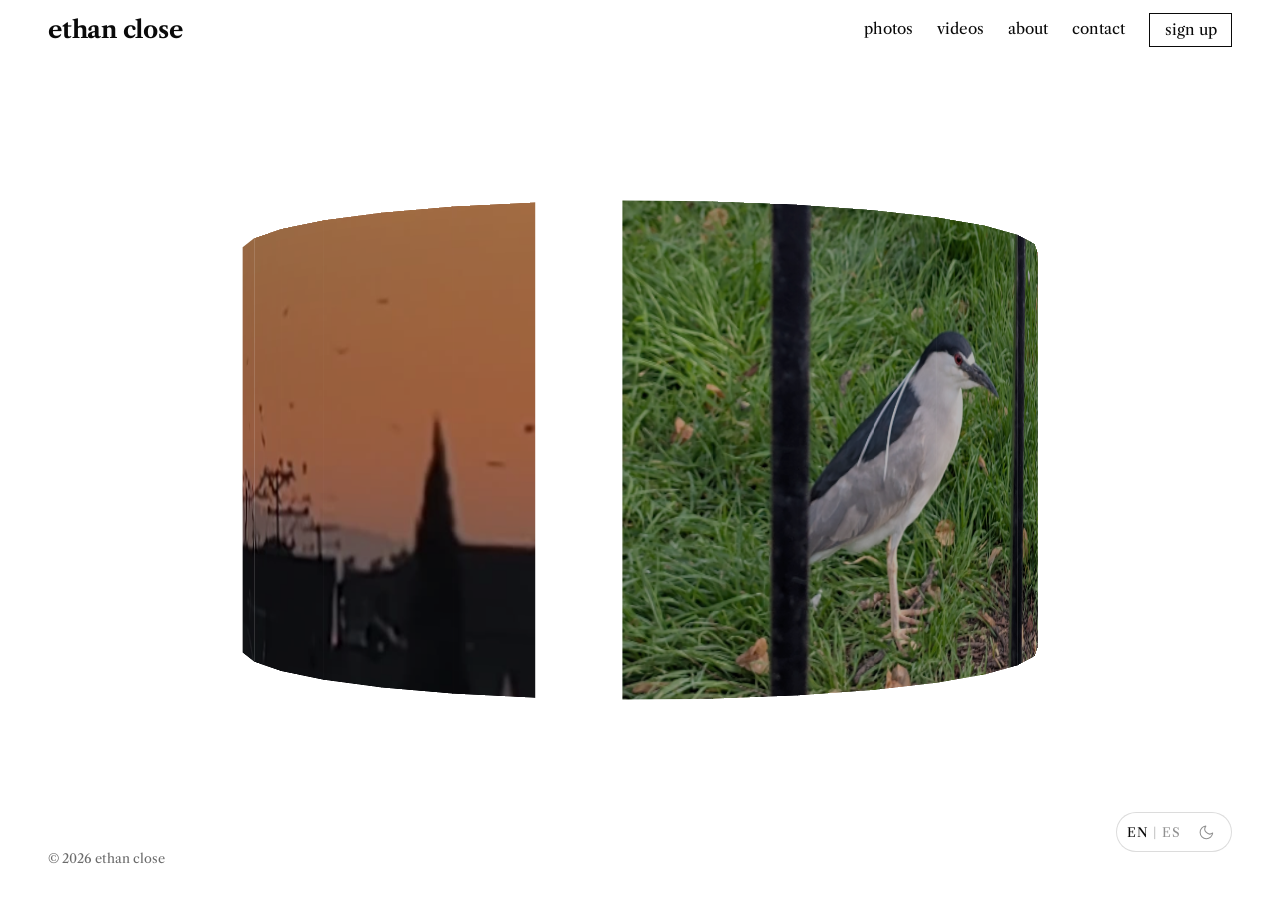
==== index.html @ d938088c "feat(site): move display controls to the lower right" ====
<!doctype html>
<html lang="en">
<head>
  <meta charset="utf-8">
  <meta name="viewport" content="width=device-width, initial-scale=1">
  <meta name="color-scheme" content="light dark">
  <title>ethan close</title>
  <meta name="description" content="Photography and video by ethan close.">
  <link rel="icon" href="assets/favicon.png" type="image/png">
  <link rel="apple-touch-icon" href="assets/apple-touch-icon.png">
  <link rel="preconnect" href="https://fonts.googleapis.com">
  <link rel="preconnect" href="https://fonts.gstatic.com" crossorigin>
  <link href="https://fonts.googleapis.com/css2?family=Libre+Caslon+Display&family=Libre+Caslon+Text:ital,wght@0,400;0,700;1,400&display=swap" rel="stylesheet">
  <script>
    (() => {
      let theme;
      try { theme = localStorage.getItem('ec:theme'); } catch { /* storage unavailable */ }
      if (theme !== 'light' && theme !== 'dark') {
        theme = matchMedia('(prefers-color-scheme: dark)').matches ? 'dark' : 'light';
      }
      document.documentElement.dataset.theme = theme;
    })();
  </script>
  <link rel="alternate" hreflang="en" href="/index.html">
  <link rel="alternate" hreflang="es" href="/es/index.html">
  <link rel="alternate" hreflang="x-default" href="/index.html">
  <link rel="stylesheet" href="assets/css/style.css">
</head>
<body>
  <header class="site-header">
    <a class="logo" href="index.html">ethan close</a>
    <nav class="nav" aria-label="Main">
      <a href="images.html">photos</a>
      <a href="videos.html">videos</a>
      <a href="about.html">about</a>
      <a href="contact.html">contact</a>
      <a href="contact.html#signup" class="nav__signup" data-signup-trigger>sign up</a>

    </nav>
  </header>

  <main class="home">
    <div class="wrap">
      <section class="cards" aria-label="Sections">
        <div class="cards__ring">
          <a class="card" href="images.html" aria-label="Photos" style="--i: 0">
            <img src="assets/images/Night Herons/PXL_20260313_165930023.jpg" alt="" loading="eager" decoding="async">
          </a>
          <a class="card card--about" href="about.html" aria-label="About" style="--i: 1">
            <div class="card__frames">
              <img src="assets/images/Pumpkin Feast with Mancha/PXL_20261026_021657661.jpg" alt="" loading="lazy" decoding="async">
              <img src="assets/images/Pumpkin Feast with Mancha/PXL_20261026_021658519.jpg" alt="" loading="lazy" decoding="async">
            </div>
          </a>
          <a class="card" href="contact.html" aria-label="Contact" style="--i: 2">
            <img src="assets/home/seagull.jpg" alt="" loading="lazy" decoding="async">
          </a>
          <a class="card card--video" href="videos.html" aria-label="Videos" style="--i: 3">
            <video class="card__video" src="assets/videos/short-crow-staging-web.mp4" poster="assets/videos/short-crow-staging-poster.jpg" muted autoplay loop playsinline preload="auto" aria-hidden="true" tabindex="-1"></video>
          </a>
        </div>
      </section>
    </div>
  </main>

  <footer class="site-footer">&copy; 2026 ethan close</footer>
  <div class="page-tools">
        <div class="lang-switch" role="group" aria-label="Language">
          <a href="index.html" lang="en" hreflang="en" aria-current="true">EN</a>
          <span aria-hidden="true">|</span>
          <a href="es/index.html" lang="es" hreflang="es" data-lang-link="es">ES</a>
        </div>
        <button class="theme-toggle" type="button" aria-label="Switch to dark mode" aria-pressed="false" title="Switch to dark mode">
          <svg class="theme-toggle__icon theme-toggle__icon--moon" viewBox="0 0 24 24" width="16" height="16" fill="none" stroke="currentColor" stroke-width="1.5" stroke-linecap="round" stroke-linejoin="round" aria-hidden="true">
            <path d="M21 12.79A9 9 0 1 1 11.21 3 7 7 0 0 0 21 12.79Z"></path>
          </svg>
          <svg class="theme-toggle__icon theme-toggle__icon--sun" viewBox="0 0 24 24" width="16" height="16" fill="none" stroke="currentColor" stroke-width="1.5" stroke-linecap="round" stroke-linejoin="round" aria-hidden="true">
            <circle cx="12" cy="12" r="4"></circle>
            <path d="M12 2v2M12 20v2M4.93 4.93l1.41 1.41M17.66 17.66l1.41 1.41M2 12h2M20 12h2M4.93 19.07l1.41-1.41M17.66 6.34l1.41-1.41"></path>
          </svg>
        </button>
  </div>
  <script src="assets/js/i18n.js"></script>
  <script src="assets/js/site.js"></script>
  <script src="assets/js/home.js"></script>
</body>
</html>
---- assets/css/style.css ----
:root {
  --ink: #0a0a0a;
  --paper: #fff;
  --mute: #6b6b6b;
  --surface: #f0f0f0;
  --backdrop: rgba(255, 255, 255, 0.82);
  --serif: "Libre Caslon Display", "Libre Caslon Text", "Adobe Caslon Pro", "Big Caslon", Georgia, serif;
  --text: "Libre Caslon Text", "Adobe Caslon Pro", "Big Caslon", Georgia, serif;
  --gutter: clamp(1.25rem, 4vw, 3rem);
  color-scheme: light;
}

/* Dark theme: the inline script in <head> sets data-theme from the saved choice or
   the device preference before the first paint. */
:root[data-theme="dark"] {
  --ink: #ededed;
  --paper: #0b0b0b;
  --mute: #9a9a9a;
  --surface: #1a1a1a;
  --backdrop: rgba(0, 0, 0, 0.72);
  color-scheme: dark;
}

*, *::before, *::after { box-sizing: border-box; }

html { -webkit-text-size-adjust: 100%; }

body {
  margin: 0;
  min-height: 100vh;
  display: flex;
  flex-direction: column;
  background: var(--paper);
  color: var(--ink);
  font-family: var(--text);
  font-weight: 400;
  line-height: 1.5;
  -webkit-font-smoothing: antialiased;
  transition: background-color 0.2s ease, color 0.2s ease;
}

body.overlay-open { overflow: hidden; }

img { display: block; max-width: 100%; }

a { color: inherit; }

button { font: inherit; color: inherit; }

:focus-visible { outline: 2px solid var(--ink); outline-offset: 3px; }

[hidden] { display: none !important; }

main { flex: 1 0 auto; }

/* The footer is taller than the header, so the cards would sit slightly high. This
   top padding (about footer height minus header height) centres them in the viewport. */
main.home { display: flex; align-items: center; padding-top: 2.4rem; }

main.home .wrap { max-width: none; padding: 0; }

/* ---------- Header ---------- */

.site-header {
  position: sticky;
  top: 0;
  z-index: 60;
  display: flex;
  flex-wrap: wrap;
  align-items: center;
  justify-content: space-between;
  gap: 0.5rem 1.5rem;
  padding: 0.75rem var(--gutter);
  background: var(--paper);
  transition: background-color 0.2s ease;
}

.logo {
  font-family: var(--text);
  font-weight: 700;
  font-size: 1.5rem;
  letter-spacing: -0.01em;
  text-decoration: none;
}

.nav { display: flex; flex-wrap: wrap; align-items: center; gap: 0.25rem 1.5rem; }

.nav a {
  font-size: 0.95rem;
  text-decoration: none;
  padding: 0.25rem 0;
  border-bottom: 1px solid transparent;
}

.nav a:hover,
.nav a[aria-current="page"] { border-bottom-color: var(--ink); }

.nav a.nav__signup {
  padding: 0.3rem 0.9rem;
  border: 1px solid var(--ink);
  font-weight: 400;
}

.nav a.nav__signup:hover,
.nav a.nav__signup[aria-expanded="true"] { background: var(--ink); color: var(--paper); }

/* Deliberately quiet light/dark switch: an icon-only button that sits with the nav. */
.theme-toggle {
  display: grid;
  place-items: center;
  width: 1.75rem;
  height: 1.75rem;
  padding: 0;
  border: 0;
  background: none;
  color: var(--mute);
  cursor: pointer;
  opacity: 0.75;
  transition: opacity 0.2s ease, color 0.2s ease;
}

.theme-toggle:hover { opacity: 1; color: var(--ink); }

.theme-toggle svg { width: 1.05rem; height: 1.05rem; }

.theme-toggle__icon--sun { display: none; }

:root[data-theme="dark"] .theme-toggle__icon--moon { display: none; }
:root[data-theme="dark"] .theme-toggle__icon--sun { display: block; }

/* Very quiet EN | ES switch, sitting beside the theme icon. */
.lang-switch {
  display: inline-flex;
  align-items: center;
  gap: 0.3rem;
  color: var(--mute);
  font-size: 0.8rem;
  letter-spacing: 0.06em;
}

.lang-switch a {
  color: inherit;
  text-decoration: none;
  padding: 0.25rem 0;
  font-size: 0.8rem;
  border-bottom: 0;
  opacity: 0.75;
  transition: color 0.2s ease, opacity 0.2s ease;
}

.lang-switch a:hover,
.lang-switch a[aria-current="true"] { color: var(--ink); opacity: 1; }

.lang-switch span { opacity: 0.45; }

/* Display controls live in the lower-right of the page so the header stays clean. */
.page-tools {
  position: fixed;
  right: var(--gutter);
  bottom: var(--gutter);
  z-index: 50;
  display: flex;
  align-items: center;
  gap: 0.75rem;
  padding: 0.3rem 0.65rem;
  border: 1px solid rgba(0, 0, 0, 0.12);
  border: 1px solid color-mix(in srgb, var(--ink) 14%, transparent);
  border-radius: 999px;
  background: var(--paper);
  background: color-mix(in srgb, var(--paper) 86%, transparent);
  -webkit-backdrop-filter: blur(8px);
  backdrop-filter: blur(8px);
}

/* ---------- Layout ---------- */

.wrap {
  width: 100%;
  max-width: 1160px;
  margin: 0 auto;
  padding: 0 var(--gutter);
}

.site-footer {
  padding: 3rem var(--gutter) 2rem;
  font-size: 0.8rem;
  color: var(--mute);
}

/* ---------- Home ---------- */

.hero { padding: clamp(3rem, 9vw, 7rem) 0 clamp(2rem, 5vw, 3.5rem); }

.hero h1 {
  margin: 0;
  font-family: var(--serif);
  font-weight: 400;
  font-size: clamp(3.25rem, 10vw, 7.5rem);
  line-height: 1;
  letter-spacing: -0.03em;
}

.hero p {
  max-width: 40ch;
  margin: 1.5rem 0 0;
  font-size: clamp(1.1rem, 2vw, 1.4rem);
}

/* Home sections sit on a 3D cylinder. Its diameter is 60vw, a third smaller than the
   old 90vw, and the height cap is scaled by the same two-thirds (62vh -> 41.5vh).
   Cards keep the 3:5 card ratio unless the viewport height caps it.

   The cylinder is a real one, not a box with rounded-off corners: each card wraps
   --arc (80 degrees) of the drum, which leaves a 10 degree gap to its neighbour. --cw
   is that arc unrolled, so it is also the full width of the card's image. home.js
   slices each card into narrow facets (see .card__facet) to bend it round the arc;
   until it runs a card is still a single flat panel. */
.cards {
  --d: 60vw;
  --r: calc(var(--d) / 2);
  --arc: 80deg;
  --cw: calc(var(--r) * 1.4);   /* arc length of --arc at radius --r */
  --ch: min(41.5vh, calc(var(--cw) * 5 / 3));
  --gap: clamp(2rem, 5vw, 4rem);
  position: relative;
  width: 100%;
  /* The front card sits at the near side of the drum, so the perspective enlarges
     it by 4/3 (2 * --d / (2 * --d - --r)). Reserve that height, plus the usual
     breathing room, or overflow: hidden clips the top and bottom of the drum. */
  height: calc(var(--ch) * 4 / 3 + 2 * var(--gap));
  perspective: calc(var(--d) * 2);
  overflow: hidden;
  cursor: grab;
  touch-action: pan-y pinch-zoom;
  user-select: none;
  -webkit-user-select: none;
}

/* Phones in portrait: the drum grows by a quarter (60vw -> 75vw) so the front cards
   fill more of the screen. The height cap scales with it (41.5vh -> 51.9vh) so short
   viewports grow too; --cw follows the new --d on its own. Landscape phones keep the
   default, as the drum would no longer fit between the header and footer. */
@media (max-width: 760px) and (orientation: portrait) {
  .cards {
    --d: 75vw;
    --ch: min(51.9vh, calc(var(--cw) * 5 / 3));
  }
}

/* Short portrait screens cannot fit the enlarged drum once the projected card is
   accounted for, so pull it back in a little rather than making the page scroll. */
@media (max-width: 760px) and (orientation: portrait) and (max-height: 750px) {
  .cards {
    --d: 66vw;
    --gap: 1rem;
  }
}

.cards.is-dragging { cursor: grabbing; }

.cards__ring {
  position: absolute;
  top: 50%;
  left: 50%;
  width: 0;
  height: 0;
  transform-style: preserve-3d;
  will-change: transform;
  animation: cards-spin 40s linear infinite;
}

/* JS takes over the rotation once the drag interaction is wired up. */
.cards--ready .cards__ring { animation: none; }

.cards:focus-within .cards__ring { animation-play-state: paused; }

@keyframes cards-spin {
  to { transform: rotateY(-360deg); }
}

.card {
  --slices: 1;
  --step: calc(var(--arc) / var(--slices));
  --sw: calc(var(--cw) / var(--slices));       /* width of one facet */
  --base: calc(var(--i) * 90deg + 45deg);      /* 45deg offset: two cards face the viewer */
  position: absolute;
  top: calc(var(--ch) / -2);
  left: calc(var(--cw) / -2);
  width: var(--cw);
  height: var(--ch);
  display: block;
  overflow: hidden;
  background: #000;
  color: #fff;
  text-decoration: none;
  container-type: size;
  backface-visibility: hidden;
  transform: rotateY(var(--base)) translateZ(var(--r));
}

/* Once home.js has sliced a card, the <a> is just an anchor on the cylinder's axis:
   zero-sized and untransformed, with the facets carrying all of the geometry. */
.card--curved {
  top: 0;
  left: 0;
  width: 0;
  height: 0;
  overflow: visible;
  background: none;
  container-type: normal;
  transform: none;
  /* The facets live in the ring's 3D space, not in the <a>'s flat plane. */
  transform-style: preserve-3d;
}

/* One facet of the card: a narrow plane tangent to the cylinder at its own angle, so
   a row of them approximates the arc instead of cutting across it. The extra 1px of
   width overlaps its neighbour and hides the seam between them. */
.card__facet {
  position: absolute;
  top: calc(var(--ch) / -2);
  left: calc(var(--sw) / -2);
  width: calc(var(--sw) + 1px);
  height: var(--ch);
  overflow: hidden;
  background: #000;
  backface-visibility: hidden;
  transform:
    rotateY(calc(var(--base) + (var(--j) + 0.5) * var(--step) - var(--arc) / 2))
    translateZ(var(--r));
}

/* The stage is the whole unrolled card. --j slides it across so that each facet clips
   out its own vertical strip of the media, and keeps the image in one piece. */
.card__stage {
  position: absolute;
  top: 0;
  left: calc(var(--j) * var(--sw) * -1);
  width: var(--cw);
  height: var(--ch);
  container-type: size;
  /* Hover scales the media about the card's centre, not the strip's. */
  transform-origin: calc(50% + var(--j) * 100% / var(--slices)) 50%;
  transition: transform 0.6s ease;
}

.card img {
  width: 100%;
  height: 100%;
  object-fit: cover;
  opacity: 0.88;
  transition: transform 0.6s ease, opacity 0.3s ease;
}

/* The video card's facets are painted from one source video (see home.js), so the
   clip fills the card exactly. A card-sized, opaque layer is much cheaper to
   composite than the old oversized 16:9 box, and the darker scrim matches the
   photos' overall brightness. */
.card.card--video::after,
.card--video .card__facet::after { background: rgba(0, 0, 0, 0.28); }

.card__video {
  position: absolute;
  inset: 0;
  width: 100%;
  height: 100%;
  object-fit: cover;
  border: 0;
  pointer-events: none;
}

/* Each facet paints its own strip of the single source video (see home.js). */
.card__video-facet {
  position: absolute;
  top: 0;
  left: calc(var(--j) * var(--sw));
  width: calc(var(--sw) + 1px);
  height: 100%;
  display: block;
}

/* Poster fallback: if autoplay is blocked (e.g. iOS Low Power Mode) the canvases
   stay clear and this shows through every facet. */
.card--video .card__stage {
  background: #000 url("../videos/short-crow-staging-poster.jpg") center / cover no-repeat;
}

/* The real video only feeds those canvases. Keep it decoding, but out of the way:
   display: none would let browsers suspend it. */
.card__video--source {
  inset: auto;
  top: 0;
  left: 0;
  width: 1px;
  height: 1px;
  opacity: 0.01;
}

/* The dimming veil sits on every facet so it follows the curve. */
.card::after,
.card__facet::after {
  content: "";
  position: absolute;
  inset: 0;
  background: rgba(0, 0, 0, 0.18);
  transition: background 0.3s ease;
}

.card span {
  position: absolute;
  left: 0;
  bottom: 0;
  z-index: 1;
  padding: clamp(1rem, 2vw, 1.6rem);
  font-family: var(--text);
  font-weight: 400;
  font-size: clamp(1.5rem, 2.4vw, 2rem);
  text-shadow: 0 1px 12px rgba(0, 0, 0, 0.35);
}

.card:not(.card--about):hover img,
.card:not(.card--about):focus-visible img { opacity: 1; }

.card:hover .card__stage,
.card:focus-visible .card__stage { transform: scale(1.04); }

/* Without JS there are no facets to scale, so the media zooms on its own. */
.card:not(.card--curved):not(.card--about):hover img,
.card:not(.card--curved):not(.card--about):focus-visible img { transform: scale(1.04); }

.card:hover::after,
.card:hover .card__facet::after { background: rgba(0, 0, 0, 0.05); }

/* A curved card's <a> has no box of its own to outline, so outline its facets. */
.card--curved:focus-visible { outline: none; }

.card--curved:focus-visible .card__facet {
  outline: 2px solid var(--ink);
  outline-offset: 3px;
}

/* About card: cross-fades the 4th Pumpkin/Mancha frame (mouth shut) over the 3rd
   (mouth open), so the cat reads as meowing. Both are crops of the same shot, so the
   second frame is placed inside the first frame's coordinate space — measured from the
   originals: scale 0.9785, offset -58px / -1.7px — and masked to the cat. That keeps
   everything else pixel-still and hides the edges of the smaller crop.

   The frame is pinned to the top of the card and only centred horizontally. When a
   short viewport (a laptop) caps the card height, the card ends up wider than frame 1's
   1340 x 1510 crop, so the frame overflows vertically — a centred frame would crop the
   cat's head off. Anchoring to the top keeps the head in shot and takes the extra height
   off the table at the bottom. On portrait phones the overflow is horizontal (and safe),
   so the top pin changes nothing. */
.card--about .card__frames {
  position: absolute;
  top: 0;
  left: calc((100cqw - max(100cqw, 88.74cqh)) / 2);   /* centre the horizontal crop */
  width: max(100cqw, 88.74cqh);   /* cover the card at frame 1's 1340 x 1510 ratio */
  height: max(100cqh, 112.69cqw);
  opacity: 0.88;
  transition: transform 0.6s ease, opacity 0.3s ease;
}

.card--about:hover .card__frames,
.card--about:focus-visible .card__frames { opacity: 1; }

/* Same fallback as the images above: zoom the frames when there are no facets. */
.card--about:not(.card--curved):hover .card__frames,
.card--about:not(.card--curved):focus-visible .card__frames { transform: scale(1.04); }

.card--about img { position: absolute; opacity: 1; transition: none; }

.card--about img:first-child { inset: 0; }

.card--about img:last-child {
  top: -0.11%;    /* -1.68 / 1510 */
  left: -4.33%;   /* -58.02 / 1340 */
  width: 96.25%;  /* 1318 x 0.9785 / 1340 */
  height: auto;
  opacity: 0;
  -webkit-mask-image: radial-gradient(ellipse 23.26% 28.53% at 44.85% 21.76%, #000 80%, transparent);
  mask-image: radial-gradient(ellipse 23.26% 28.53% at 44.85% 21.76%, #000 80%, transparent);
  animation: card-meow 4.5s ease-in-out infinite;
}

@keyframes card-meow {
  0%, 30% { opacity: 0; }
  45%, 85% { opacity: 1; }
  100% { opacity: 0; }
}

@media (max-width: 460px) {
  .nav { gap: 0.25rem 0.8rem; }
  .nav a { font-size: 0.85rem; }
  .nav a.nav__signup { padding: 0.2rem 0.6rem; }
  .lang-switch { font-size: 0.8rem; gap: 0.2rem; }
  .lang-switch a { font-size: 0.8rem; }
  .page-tools { gap: 0.5rem; padding: 0.25rem 0.5rem; }
}

/* ---------- Images ---------- */

.page-title {
  margin: 0;
  font-family: var(--serif);
  font-weight: 400;
  font-size: clamp(1.75rem, 4vw, 2.75rem);
  letter-spacing: -0.02em;
  line-height: 1.1;
}

.albums { display: grid; gap: clamp(2.5rem, 6vw, 5rem); padding: clamp(3.5rem, 8vw, 6rem) var(--gutter) 2rem; }

/* Album covers sit at half their previous width, centred. On phones they fill the
   width between the gutters so the photos read larger. */
.album { display: block; width: 50%; margin-inline: auto; text-decoration: none; }

@media (max-width: 760px) {
  .album { width: 100%; }
}

.album__head {
  display: flex;
  align-items: baseline;
  justify-content: space-between;
  gap: 1rem;
  margin-bottom: 0.75rem;
}

.album__title {
  margin: 0;
  font-family: var(--serif);
  font-weight: 400;
  font-size: clamp(0.75rem, 1.5vw, 1.125rem);
  letter-spacing: -0.02em;
  line-height: 1.1;
}

.album__count { font-size: 0.85rem; color: var(--mute); white-space: nowrap; }

.album__cover { aspect-ratio: 16 / 9; overflow: hidden; background: var(--surface); }

.album__cover img {
  width: 100%;
  height: 100%;
  object-fit: cover;
  object-position: center 12%;
  transition: transform 0.6s ease;
}

.album:hover .album__cover img,
.album:focus-visible .album__cover img { transform: scale(1.02); }

.album-view { max-width: 1100px; margin: 0 auto; padding: clamp(2.5rem, 6vw, 4rem) var(--gutter) 2rem; }

.back {
  display: inline-block;
  margin-bottom: 1rem;
  font-size: 0.9rem;
  text-decoration: none;
  border-bottom: 1px solid var(--ink);
}

.album-view .page-title { margin-bottom: 2rem; font-size: clamp(0.875rem, 2vw, 1.375rem); }

.photo {
  display: block;
  width: 100%;
  margin: 0 0 clamp(1rem, 3vw, 2rem);
  padding: 0;
  border: 0;
  background: none;
  cursor: zoom-in;
}

.photo img {
  width: auto;
  height: auto;
  max-width: 100%;
  max-height: 92vh;
  margin: 0 auto;
  background: var(--surface);
}

.status { padding: 2rem var(--gutter); color: var(--mute); }

/* ---------- Lightbox ---------- */

.lightbox {
  position: fixed;
  inset: 0;
  z-index: 100;
  background: #000;
  color: #fff;
}

.lightbox__stage {
  position: absolute;
  inset: 0;
  display: flex;
  align-items: center;
  justify-content: center;
  overflow: hidden;
  touch-action: none;
  cursor: zoom-in;
}

.lightbox.is-zoomed .lightbox__stage { cursor: grab; }
.lightbox.is-dragging .lightbox__stage { cursor: grabbing; }

.lightbox__img {
  max-width: 100%;
  max-height: 100%;
  user-select: none;
  -webkit-user-drag: none;
  will-change: transform;
}

.lightbox__bar {
  position: absolute;
  top: 0;
  left: 0;
  right: 0;
  display: flex;
  align-items: center;
  justify-content: space-between;
  padding: 0.75rem var(--gutter);
  pointer-events: none;
  background: linear-gradient(rgba(0, 0, 0, 0.6), transparent);
}

.lightbox__bar > * { pointer-events: auto; }

.lightbox__count { font-size: 0.85rem; }

.lightbox__tools { display: flex; gap: 0.25rem; }

.icon-btn {
  display: grid;
  place-items: center;
  width: 2.5rem;
  height: 2.5rem;
  padding: 0;
  border: 0;
  background: none;
  color: #fff;
  font-size: 1.5rem;
  line-height: 1;
  cursor: pointer;
  opacity: 0.85;
}

.icon-btn:hover { opacity: 1; }
.lightbox .icon-btn:focus-visible,
.player .icon-btn:focus-visible { outline-color: #fff; }

.lightbox__nav {
  position: absolute;
  top: 50%;
  transform: translateY(-50%);
  width: 3rem;
  height: 4rem;
}

.lightbox__nav--prev { left: 0.5rem; }
.lightbox__nav--next { right: 0.5rem; }

/* ---------- Videos ---------- */

.video {
  position: relative;
  display: block;
  width: 100%;
  aspect-ratio: 16 / 9;
  padding: 0;
  border: 0;
  background: #000;
  color: #fff;
  overflow: hidden;
  cursor: pointer;
  text-align: left;
}

/* Breathing room between stacked videos on the Videos page. */
.video + .video { margin-top: clamp(3rem, 7.5vw, 6rem); }

.video img { width: 100%; height: 100%; object-fit: cover; transition: transform 0.6s ease; }

/* Portrait thumbnails are narrower than the 16:9 card, so contain them and let the
   card's paper show as a white matte either side (YouTube's oar2 thumbnail has no
   baked-in black bars). The title sits over the picture rather than the matte, with
   a soft scrim behind it for legibility. */
.video--portrait { background: var(--paper); }

.video--portrait img { object-fit: contain; }

.video--portrait .video__title {
  left: 50%;
  transform: translateX(-50%);
  text-align: center;
}

.video.video--portrait::after {
  background: radial-gradient(ellipse 26% 40% at 50% 100%, rgba(0, 0, 0, 0.6), transparent);
}

.video:hover img { transform: scale(1.02); }

.video::after {
  content: "";
  position: absolute;
  inset: 0;
  background: linear-gradient(transparent 55%, rgba(0, 0, 0, 0.65));
}

.video__title {
  position: absolute;
  z-index: 1;
  left: var(--gutter);
  bottom: clamp(1rem, 3vw, 2rem);
  font-family: var(--text);
  font-weight: 400;
  font-size: clamp(1.5rem, 3.5vw, 2.75rem);
  letter-spacing: -0.02em;
  text-transform: capitalize;
}

.video__play {
  position: absolute;
  z-index: 1;
  top: 50%;
  left: 50%;
  width: clamp(3.5rem, 7vw, 5.5rem);
  aspect-ratio: 1;
  transform: translate(-50%, -50%);
  border: 2px solid #fff;
  border-radius: 50%;
  opacity: 0.9;
}

.video__play::before {
  content: "";
  position: absolute;
  top: 50%;
  left: 54%;
  transform: translate(-50%, -50%);
  border-style: solid;
  border-width: 0.7rem 0 0.7rem 1.15rem;
  border-color: transparent transparent transparent #fff;
}

.player {
  position: fixed;
  inset: 0;
  z-index: 100;
  display: grid;
  place-items: center;
  background: #000;
}

.player__frame {
  width: min(100vw, 177.78vh);
  aspect-ratio: 16 / 9;
  border: 0;
}

.player--portrait .player__frame {
  height: 100vh;
  height: 100dvh;
  width: min(100vw, 56.25vh);
  aspect-ratio: 9 / 16;
}

.player--rotated .player__frame {
  position: absolute;
  top: 0;
  left: 0;
  width: 100vh;
  height: 100vw;
  aspect-ratio: auto;
  transform-origin: top left;
  transform: translateX(100vw) rotate(90deg);
}

.player__yt {
  position: absolute;
  top: 1rem;
  left: 50%;
  z-index: 1;
  transform: translateX(-50%);
  padding: 0.2rem 0.75rem;
  background: rgba(0, 0, 0, 0.5);
  color: #fff;
  font-size: 0.8rem;
  text-decoration: none;
  white-space: nowrap;
  opacity: 0.8;
}

.player__yt:hover { opacity: 1; }

.player__close {
  position: absolute;
  top: 0.75rem;
  right: var(--gutter);
  z-index: 1;
  background: rgba(0, 0, 0, 0.5);
  border-radius: 50%;
}

/* ---------- About / Contact ---------- */

.statement { padding: clamp(3rem, 9vw, 7rem) 0; }

/* Timeline gets its own column with the bird logo alongside it. The logo is
   decorative, so it is hidden from assistive tech. */
.about {
  display: grid;
  grid-template-columns: minmax(0, 1fr) auto;
  align-items: start;
  gap: clamp(1.5rem, 5vw, 4rem);
  padding-block: clamp(3rem, 9vw, 7rem);
}

.about .statement { padding: 0; }

.about__mark { width: clamp(8rem, 26vw, 15rem); }

.about__mark img { width: 100%; height: auto; }

@media (max-width: 760px) {
  /* Stack the logo above the timeline on narrow screens, centred. */
  .about { grid-template-columns: 1fr; gap: 1.75rem; }
  .about__mark { order: -1; justify-self: center; width: clamp(8rem, 45vw, 12rem); }
}

.statement h1 {
  margin: 0;
  font-family: var(--serif);
  font-weight: 400;
  font-size: clamp(2.75rem, 9vw, 6.5rem);
  line-height: 1;
  letter-spacing: -0.03em;
}

.statement h1 span { display: block; }

.statement p {
  max-width: 34ch;
  margin: 1.75rem 0 0;
  font-size: clamp(1.25rem, 2.5vw, 1.75rem);
}

.about-list {
  max-width: 36ch;
  margin: 0;
  padding-left: 1.1em;
  font-family: var(--serif);
  font-size: clamp(1.35rem, 3vw, 2.1rem);
  line-height: 1.25;
  letter-spacing: -0.01em;
}

.about-list li { margin-bottom: 1em; padding-left: 0.2em; }

.about-list li::marker { font-size: 0.6em; }

.about-list a {
  text-decoration: underline dotted;
  text-decoration-thickness: 1px;
  text-underline-offset: 0.2em;
}

.about-list a:hover { text-decoration-style: solid; }

.detail { padding-top: 1rem; padding-bottom: 2rem; }

.detail__figure { margin: 1rem 0 0; }

.detail__figure img { width: 100%; max-width: 932px; height: auto; margin: 0 auto; }

.contact { display: grid; grid-template-columns: 1fr 1fr; gap: clamp(2rem, 6vw, 5rem); padding-block: clamp(3rem, 8vw, 6rem); }

.contact h1,
.contact h2 {
  margin: 0 0 1.25rem;
  font-family: var(--serif);
  font-weight: 400;
  font-size: clamp(2.5rem, 7vw, 5rem);
  line-height: 1;
  letter-spacing: -0.03em;
}

.contact h2 { font-size: clamp(1.75rem, 3.5vw, 2.5rem); font-weight: 400; letter-spacing: -0.02em; }

.contact dl { margin: 0; }
.contact dt { font-size: 0.8rem; text-transform: lowercase; letter-spacing: 0.12em; color: var(--mute); }
.contact dd { margin: 0.15rem 0 1.5rem; font-size: 1.25rem; }

/* Left column: contact details on top, seagull filling the space below them.
   Its top sits under "Oakland, California" (the details keep their bottom
   margin) and its bottom edge lines up with the Send button, the last thing in
   the form column. The image is mirrored so the bird faces right.
   On narrow screens (see media query below) the bird sits between the details
   and the form instead. */
.contact__info { grid-column: 1; display: flex; flex-direction: column; min-height: 0; }
.contact__info > section { flex: none; }
.contact__side { grid-column: 2; }

.contact__seagull {
  position: relative;
  flex: 1 1 auto;
  min-height: 0;
  pointer-events: none;
}

/* Absolutely positioned so the image never changes the row height. Content is
   right-aligned and then mirrored, which places it on the left edge of the column. */
.contact__seagull img {
  position: absolute;
  inset: 0;
  width: 100%;
  height: 100%;
  object-fit: contain;
  object-position: right bottom;
  transform: scaleX(-1);
}

@media (max-width: 760px) {
  .contact { grid-template-columns: 1fr; }
  .contact__info { display: contents; }
  .contact > section,
  .contact__side { grid-column: auto; }
  /* Stack order: contact details, then the seagull, then the form. */
  .contact__seagull { flex: none; min-height: 0; }
  .contact__side { order: 1; }
  .contact__seagull img { position: static; width: clamp(18rem, 100vw, 31.5rem); height: auto; transform: scaleX(-1); }
}

/* ---------- Signup form + modal ---------- */

.contact__side { display: grid; gap: clamp(2.5rem, 5vw, 4rem); align-content: start; }

.contact__side h2 { margin-bottom: 1rem; }

.message-form { display: grid; gap: 0.35rem; }

.message-form label { margin-top: 0.75rem; font-size: 0.8rem; text-transform: lowercase; letter-spacing: 0.12em; color: var(--mute); }

.message-form input[type="text"]:not(.signup__trap),
.message-form input[type="email"],
.message-form textarea {
  width: 100%;
  padding: 0.6rem 0;
  border: 0;
  border-bottom: 1px solid var(--ink);
  border-radius: 0;
  background: transparent;
  font: inherit;
  color: inherit;
  resize: vertical;
}

.message-form input:focus,
.message-form textarea:focus { outline: none; border-bottom-width: 2px; }

.message-form [aria-invalid="true"] { border-bottom: 2px solid var(--ink); }

.message-form .btn { justify-self: start; margin-top: 1.25rem; }

.message-form .btn:disabled { opacity: 0.5; cursor: progress; }

/* Formspree injects capitalized copy ("Thank you!", "...Please try again."). */
.fs-error { min-height: 1.1em; font-size: 0.85rem; text-transform: lowercase; }

.fs-status:empty { display: none; }

.fs-status {
  margin: 0 0 1rem;
  padding: 0.75rem 1rem;
  border: 1px solid var(--ink) !important;
  border-radius: 0 !important;
  background: transparent !important;
  color: var(--ink) !important;
  font-size: 0.95rem;
  text-transform: lowercase;
}

.fs-error { color: var(--ink) !important; }

.signup p { margin: 0 0 1.25rem; }

.signup__row { display: flex; flex-wrap: wrap; gap: 0.75rem; }

.signup input[type="email"] {
  flex: 1 1 14rem;
  min-width: 0;
  padding: 0.7rem 0;
  border: 0;
  border-bottom: 1px solid var(--ink);
  border-radius: 0;
  background: transparent;
  font: inherit;
  font-weight: 400;
  color: inherit;
}

.signup input[type="email"]:focus { outline: none; border-bottom-width: 2px; }

.btn {
  padding: 0.7rem 1.5rem;
  border: 1px solid var(--ink);
  border-radius: 0;
  background: var(--ink);
  color: var(--paper);
  font-weight: 400;
  cursor: pointer;
}

.btn:hover { background: var(--paper); color: var(--ink); }

.signup__note { margin: 0.75rem 0 0; font-size: 0.85rem; color: var(--mute); min-height: 1.3em; }

.signup__trap { position: absolute; left: -5000px; }

.modal { position: fixed; inset: 0; z-index: 55; display: grid; place-items: center; padding: var(--gutter); animation: fade 0.25s ease; }

.modal__backdrop { position: absolute; inset: 0; background: var(--backdrop); backdrop-filter: blur(6px); }

.modal__panel {
  position: relative;
  width: min(30rem, 100%);
  padding: clamp(1.75rem, 5vw, 2.75rem);
  background: var(--paper);
  border: 1px solid var(--ink);
}

.modal__panel h2 {
  margin: 0 2rem 0.75rem 0;
  font-family: var(--serif);
  font-weight: 400;
  font-size: 2rem;
  letter-spacing: -0.02em;
  line-height: 1.1;
}

.modal__close { position: absolute; top: 0.5rem; right: 0.5rem; color: var(--ink); }

@keyframes fade { from { opacity: 0; } }

@media (prefers-reduced-motion: reduce) {
  *, *::before, *::after { animation: none !important; transition: none !important; }
}
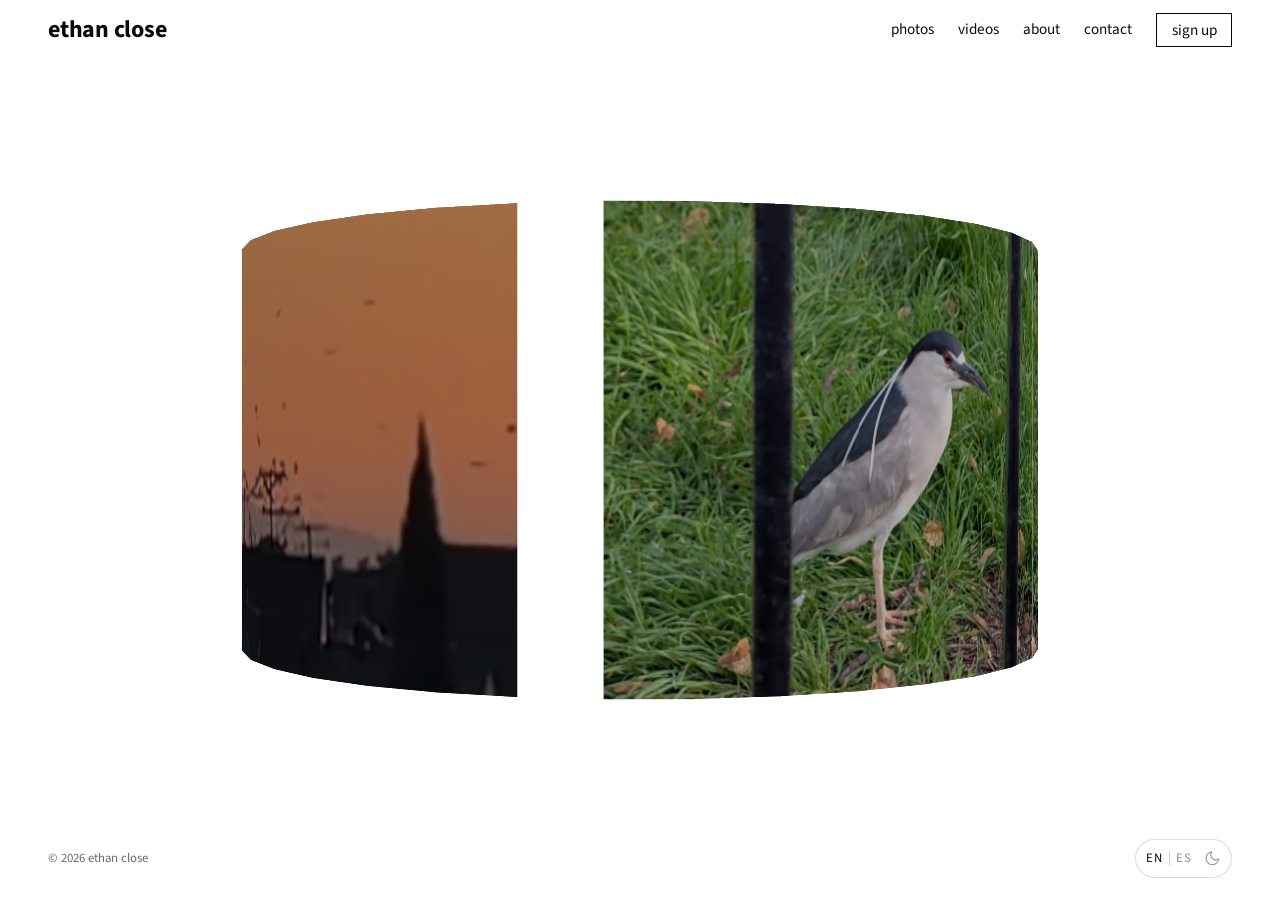
==== commit 18f08726: "feat(type): try Adobe Clean with a Source Sans 3 fallback" ====
--- a/index.html
+++ b/index.html
@@ -10,7 +10,7 @@
   <link rel="apple-touch-icon" href="assets/apple-touch-icon.png">
   <link rel="preconnect" href="https://fonts.googleapis.com">
   <link rel="preconnect" href="https://fonts.gstatic.com" crossorigin>
-  <link href="https://fonts.googleapis.com/css2?family=Libre+Caslon+Display&family=Libre+Caslon+Text:ital,wght@0,400;0,700;1,400&display=swap" rel="stylesheet">
+  <link href="https://fonts.googleapis.com/css2?family=Source+Sans+3:ital,wght@0,400;0,600;0,700;1,400&display=swap" rel="stylesheet">
   <script>
     (() => {
       let theme;
--- a/assets/css/style.css
+++ b/assets/css/style.css
@@ -4,8 +4,10 @@
   --mute: #6b6b6b;
   --surface: #f0f0f0;
   --backdrop: rgba(255, 255, 255, 0.82);
-  --serif: "Libre Caslon Display", "Libre Caslon Text", "Adobe Caslon Pro", "Big Caslon", Georgia, serif;
-  --text: "Libre Caslon Text", "Adobe Caslon Pro", "Big Caslon", Georgia, serif;
+  /* Adobe Clean is Adobe's proprietary UI face, used when a viewer has it
+     installed; Source Sans 3 (Adobe's open-source sans) is the web fallback. */
+  --display: "Adobe Clean", "Source Sans 3", "Helvetica Neue", Helvetica, Arial, sans-serif;
+  --sans: "Adobe Clean", "Source Sans 3", "Helvetica Neue", Helvetica, Arial, sans-serif;
   --gutter: clamp(1.25rem, 4vw, 3rem);
   color-scheme: light;
 }
@@ -27,12 +29,16 @@
 
 body {
   margin: 0;
+  /* 100vh is the tallest the viewport can get: on phones with the address bar
+     showing, the page would be taller than the screen and scroll. 100svh is the
+     smallest, so the page fits with the bar showing and never scrolls. */
   min-height: 100vh;
+  min-height: 100svh;
   display: flex;
   flex-direction: column;
   background: var(--paper);
   color: var(--ink);
-  font-family: var(--text);
+  font-family: var(--sans);
   font-weight: 400;
   line-height: 1.5;
   -webkit-font-smoothing: antialiased;
@@ -76,7 +82,7 @@
 }
 
 .logo {
-  font-family: var(--text);
+  font-family: var(--sans);
   font-weight: 700;
   font-size: 1.5rem;
   letter-spacing: -0.01em;
@@ -106,10 +112,11 @@
 
 /* Deliberately quiet light/dark switch: an icon-only button that sits with the nav. */
 .theme-toggle {
+  position: relative;
   display: grid;
   place-items: center;
-  width: 1.75rem;
-  height: 1.75rem;
+  width: 1.05rem;
+  height: 1.05rem;
   padding: 0;
   border: 0;
   background: none;
@@ -117,6 +124,13 @@
   cursor: pointer;
   opacity: 0.75;
   transition: opacity 0.2s ease, color 0.2s ease;
+}
+
+/* Keep the touch target at ~28px without adding invisible width to the pill. */
+.theme-toggle::after {
+  content: "";
+  position: absolute;
+  inset: -0.35rem;
 }
 
 .theme-toggle:hover { opacity: 1; color: var(--ink); }
@@ -157,7 +171,9 @@
 .page-tools {
   position: fixed;
   right: var(--gutter);
-  bottom: var(--gutter);
+  /* Center the pill on the copyright line: the footer's 2rem bottom padding
+     plus half its 0.8rem / 1.5 line box, minus half the pill's height. */
+  bottom: calc(2.6rem - (1.7rem + 0.6rem + 2px) / 2);
   z-index: 50;
   display: flex;
   align-items: center;
@@ -193,7 +209,7 @@
 
 .hero h1 {
   margin: 0;
-  font-family: var(--serif);
+  font-family: var(--display);
   font-weight: 400;
   font-size: clamp(3.25rem, 10vw, 7.5rem);
   line-height: 1;
@@ -236,22 +252,27 @@
   -webkit-user-select: none;
 }
 
-/* Phones in portrait: the drum grows by a quarter (60vw -> 75vw) so the front cards
-   fill more of the screen. The height cap scales with it (41.5vh -> 51.9vh) so short
-   viewports grow too; --cw follows the new --d on its own. Landscape phones keep the
-   default, as the drum would no longer fit between the header and footer. */
+/* Phones in portrait: the drum is 33% wider than before (75vw -> 99.75vw) so the
+   front cards fill more of the screen. The height cap scales with it (41.5vh ->
+   51.9vh) so short viewports grow too; --cw follows the new --d on its own. Landscape
+   phones keep the default, as the drum would no longer fit between the header and footer. */
 @media (max-width: 760px) and (orientation: portrait) {
   .cards {
-    --d: 75vw;
-    --ch: min(51.9vh, calc(var(--cw) * 5 / 3));
+    --d: 99.75vw;
+    /* Height cap: the room left once the header (~97px), footer (~99px), main's
+       top padding (~38px) and the drum's reserved gaps are taken out, times the
+       3/4 that --ch gets of the cards' reserved box. Keeps the page to one screen. */
+    --ch: min(calc((100vh - 240px - 2 * var(--gap)) * 0.75), calc(var(--cw) * 5 / 3));
+    --ch: min(calc((100svh - 240px - 2 * var(--gap)) * 0.75), calc(var(--cw) * 5 / 3));
   }
 }
 
 /* Short portrait screens cannot fit the enlarged drum once the projected card is
-   accounted for, so pull it back in a little rather than making the page scroll. */
+   accounted for, so pull it back in a little rather than making the page scroll.
+   Same 33% wider than the previous 66vw (66vw -> 87.78vw). */
 @media (max-width: 760px) and (orientation: portrait) and (max-height: 750px) {
   .cards {
-    --d: 66vw;
+    --d: 87.78vw;
     --gap: 1rem;
   }
 }
@@ -412,7 +433,7 @@
   bottom: 0;
   z-index: 1;
   padding: clamp(1rem, 2vw, 1.6rem);
-  font-family: var(--text);
+  font-family: var(--sans);
   font-weight: 400;
   font-size: clamp(1.5rem, 2.4vw, 2rem);
   text-shadow: 0 1px 12px rgba(0, 0, 0, 0.35);
@@ -495,14 +516,18 @@
   .nav a.nav__signup { padding: 0.2rem 0.6rem; }
   .lang-switch { font-size: 0.8rem; gap: 0.2rem; }
   .lang-switch a { font-size: 0.8rem; }
-  .page-tools { gap: 0.5rem; padding: 0.25rem 0.5rem; }
+  .page-tools {
+    gap: 0.5rem;
+    padding: 0.25rem 0.5rem;
+    bottom: calc(2.6rem - (1.7rem + 0.5rem + 2px) / 2);
+  }
 }
 
 /* ---------- Images ---------- */
 
 .page-title {
   margin: 0;
-  font-family: var(--serif);
+  font-family: var(--display);
   font-weight: 400;
   font-size: clamp(1.75rem, 4vw, 2.75rem);
   letter-spacing: -0.02em;
@@ -529,7 +554,7 @@
 
 .album__title {
   margin: 0;
-  font-family: var(--serif);
+  font-family: var(--display);
   font-weight: 400;
   font-size: clamp(0.75rem, 1.5vw, 1.125rem);
   letter-spacing: -0.02em;
@@ -718,7 +743,7 @@
   z-index: 1;
   left: var(--gutter);
   bottom: clamp(1rem, 3vw, 2rem);
-  font-family: var(--text);
+  font-family: var(--sans);
   font-weight: 400;
   font-size: clamp(1.5rem, 3.5vw, 2.75rem);
   letter-spacing: -0.02em;
@@ -836,7 +861,7 @@
 
 .statement h1 {
   margin: 0;
-  font-family: var(--serif);
+  font-family: var(--display);
   font-weight: 400;
   font-size: clamp(2.75rem, 9vw, 6.5rem);
   line-height: 1;
@@ -855,7 +880,7 @@
   max-width: 36ch;
   margin: 0;
   padding-left: 1.1em;
-  font-family: var(--serif);
+  font-family: var(--display);
   font-size: clamp(1.35rem, 3vw, 2.1rem);
   line-height: 1.25;
   letter-spacing: -0.01em;
@@ -884,7 +909,7 @@
 .contact h1,
 .contact h2 {
   margin: 0 0 1.25rem;
-  font-family: var(--serif);
+  font-family: var(--display);
   font-weight: 400;
   font-size: clamp(2.5rem, 7vw, 5rem);
   line-height: 1;
@@ -1037,7 +1062,7 @@
 
 .modal__panel h2 {
   margin: 0 2rem 0.75rem 0;
-  font-family: var(--serif);
+  font-family: var(--display);
   font-weight: 400;
   font-size: 2rem;
   letter-spacing: -0.02em;
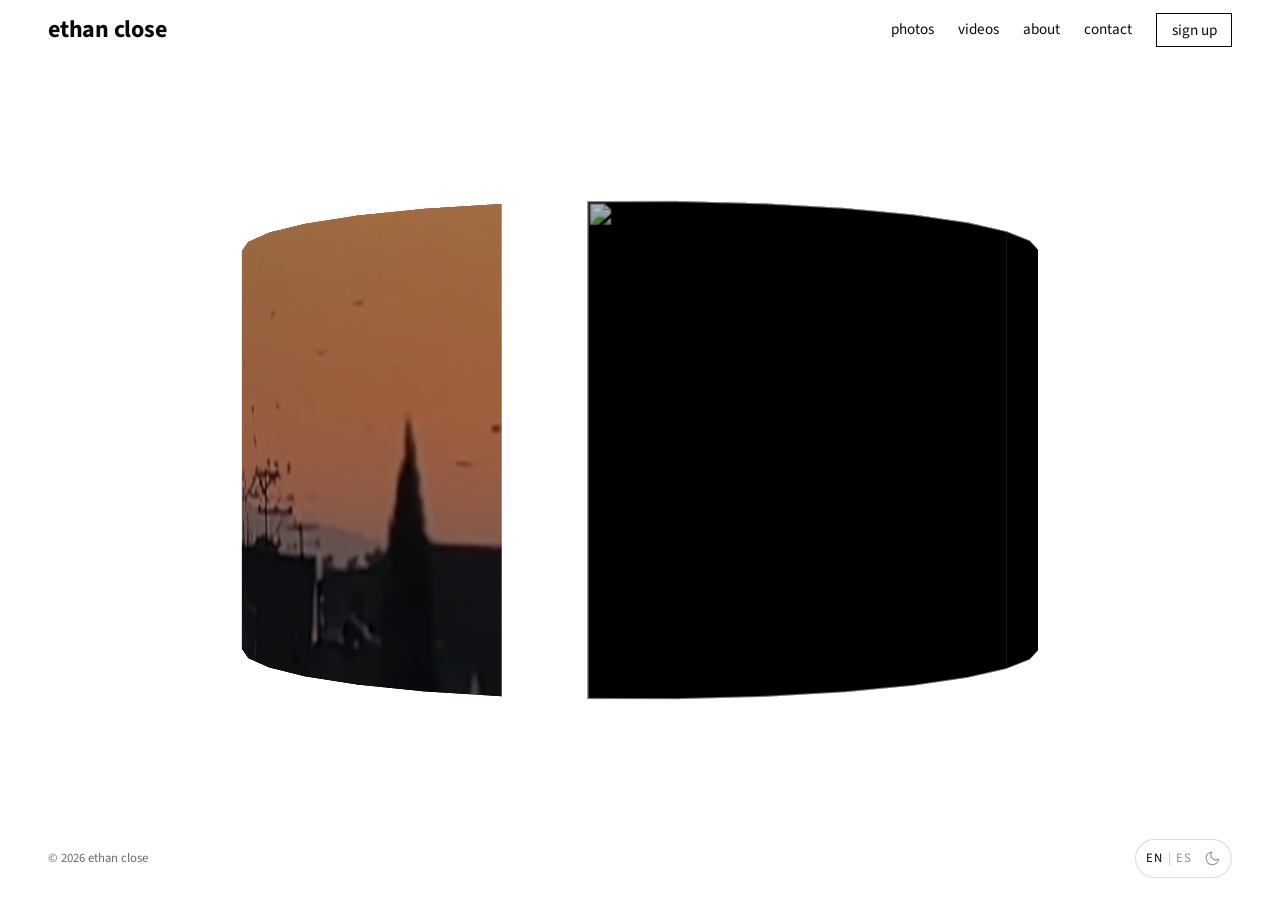
==== commit ae74b891: "feat(photos): serve images from images.ethanclose.com" ====
--- a/index.html
+++ b/index.html
@@ -44,12 +44,12 @@
       <section class="cards" aria-label="Sections">
         <div class="cards__ring">
           <a class="card" href="images.html" aria-label="Photos" style="--i: 0">
-            <img src="assets/images/Night Herons/PXL_20260313_165930023.jpg" alt="" loading="eager" decoding="async">
+            <img src="https://images.ethanclose.com/images/Night%20Herons/PXL_20260313_165930023.jpg" alt="" loading="eager" decoding="async">
           </a>
           <a class="card card--about" href="about.html" aria-label="About" style="--i: 1">
             <div class="card__frames">
-              <img src="assets/images/Pumpkin Feast with Mancha/PXL_20261026_021657661.jpg" alt="" loading="lazy" decoding="async">
-              <img src="assets/images/Pumpkin Feast with Mancha/PXL_20261026_021658519.jpg" alt="" loading="lazy" decoding="async">
+              <img src="https://images.ethanclose.com/images/Pumpkin%20Feast%20with%20Mancha/PXL_20261026_021657661.jpg" alt="" loading="lazy" decoding="async">
+              <img src="https://images.ethanclose.com/images/Pumpkin%20Feast%20with%20Mancha/PXL_20261026_021658519.jpg" alt="" loading="lazy" decoding="async">
             </div>
           </a>
           <a class="card" href="contact.html" aria-label="Contact" style="--i: 2">
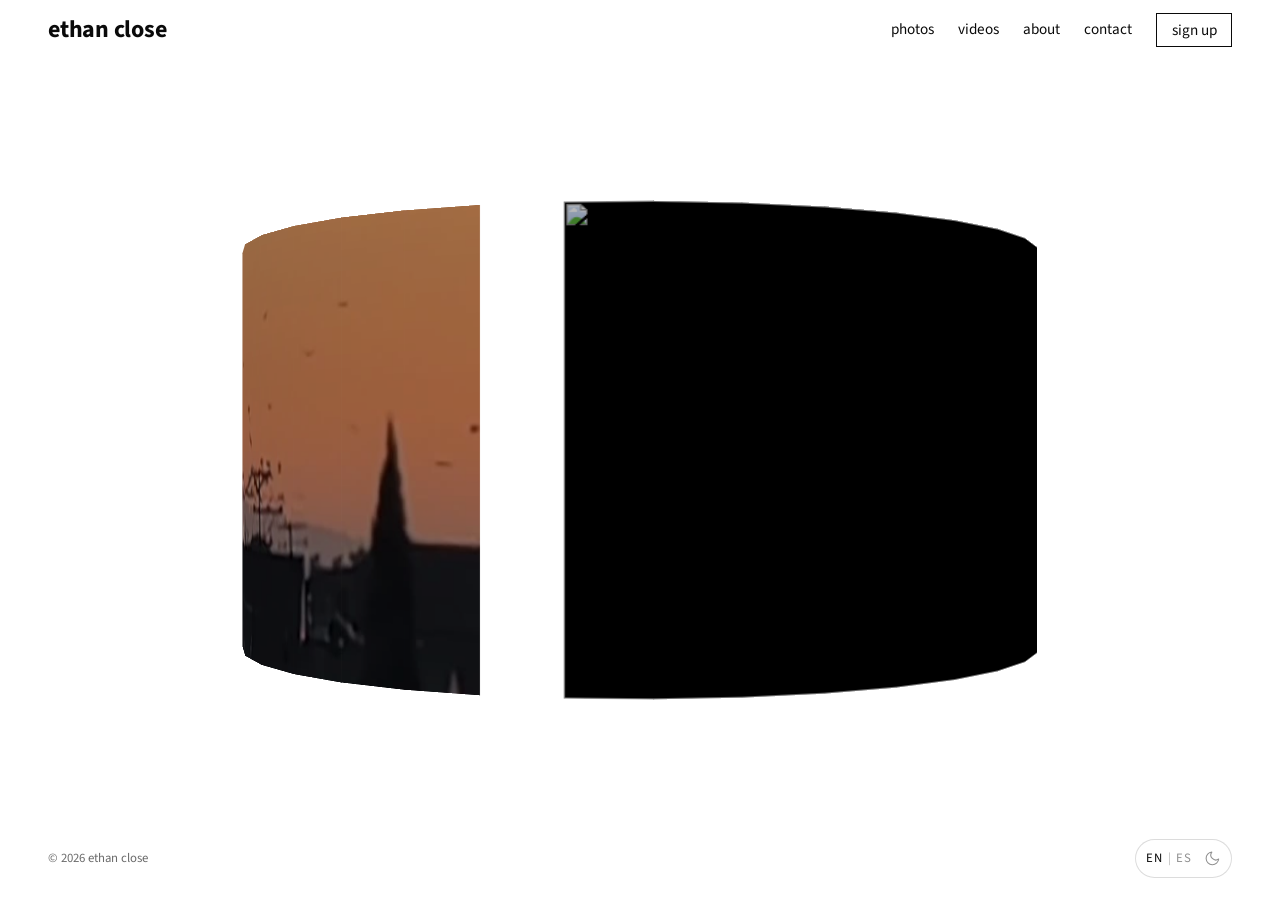
==== commit 17389a95: "perf(photos): serve resized thumbnails via Cloudflare Image Resizing" ====
--- a/index.html
+++ b/index.html
@@ -8,6 +8,7 @@
   <meta name="description" content="Photography and video by ethan close.">
   <link rel="icon" href="assets/favicon.png" type="image/png">
   <link rel="apple-touch-icon" href="assets/apple-touch-icon.png">
+  <link rel="preconnect" href="https://images.ethanclose.com">
   <link rel="preconnect" href="https://fonts.googleapis.com">
   <link rel="preconnect" href="https://fonts.gstatic.com" crossorigin>
   <link href="https://fonts.googleapis.com/css2?family=Source+Sans+3:ital,wght@0,400;0,600;0,700;1,400&display=swap" rel="stylesheet">
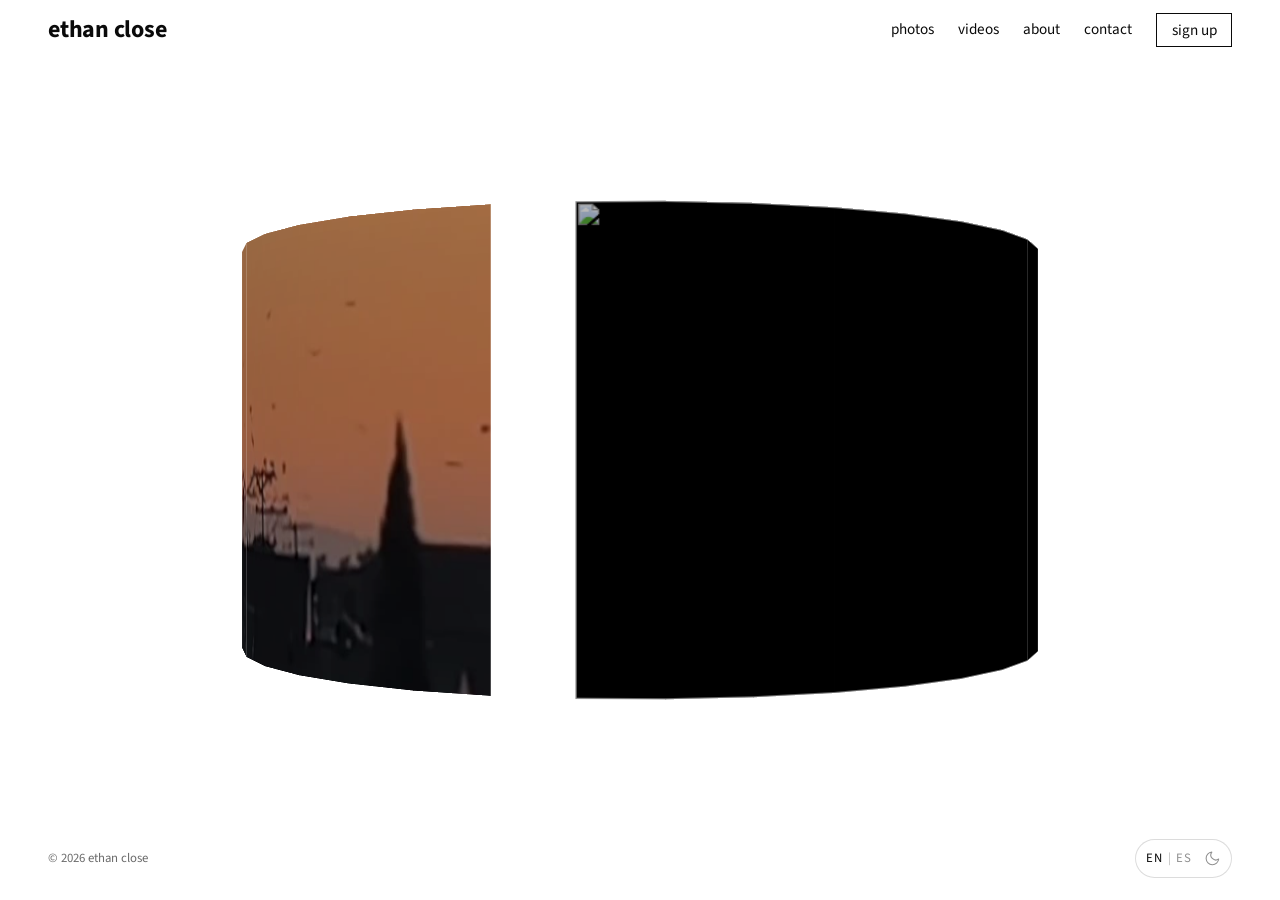
==== commit 7927dae9: "fix(home): use the last Night Heron photo as the cover" ====
--- a/index.html
+++ b/index.html
@@ -45,7 +45,7 @@
       <section class="cards" aria-label="Sections">
         <div class="cards__ring">
           <a class="card" href="images.html" aria-label="Photos" style="--i: 0">
-            <img src="https://images.ethanclose.com/images/Night%20Herons/PXL_20260313_165930023.jpg" alt="" loading="eager" decoding="async">
+            <img src="https://images.ethanclose.com/images/Night%20Herons/PXL_20260313_165615888~2.jpg" alt="" loading="eager" decoding="async">
           </a>
           <a class="card card--about" href="about.html" aria-label="About" style="--i: 1">
             <div class="card__frames">
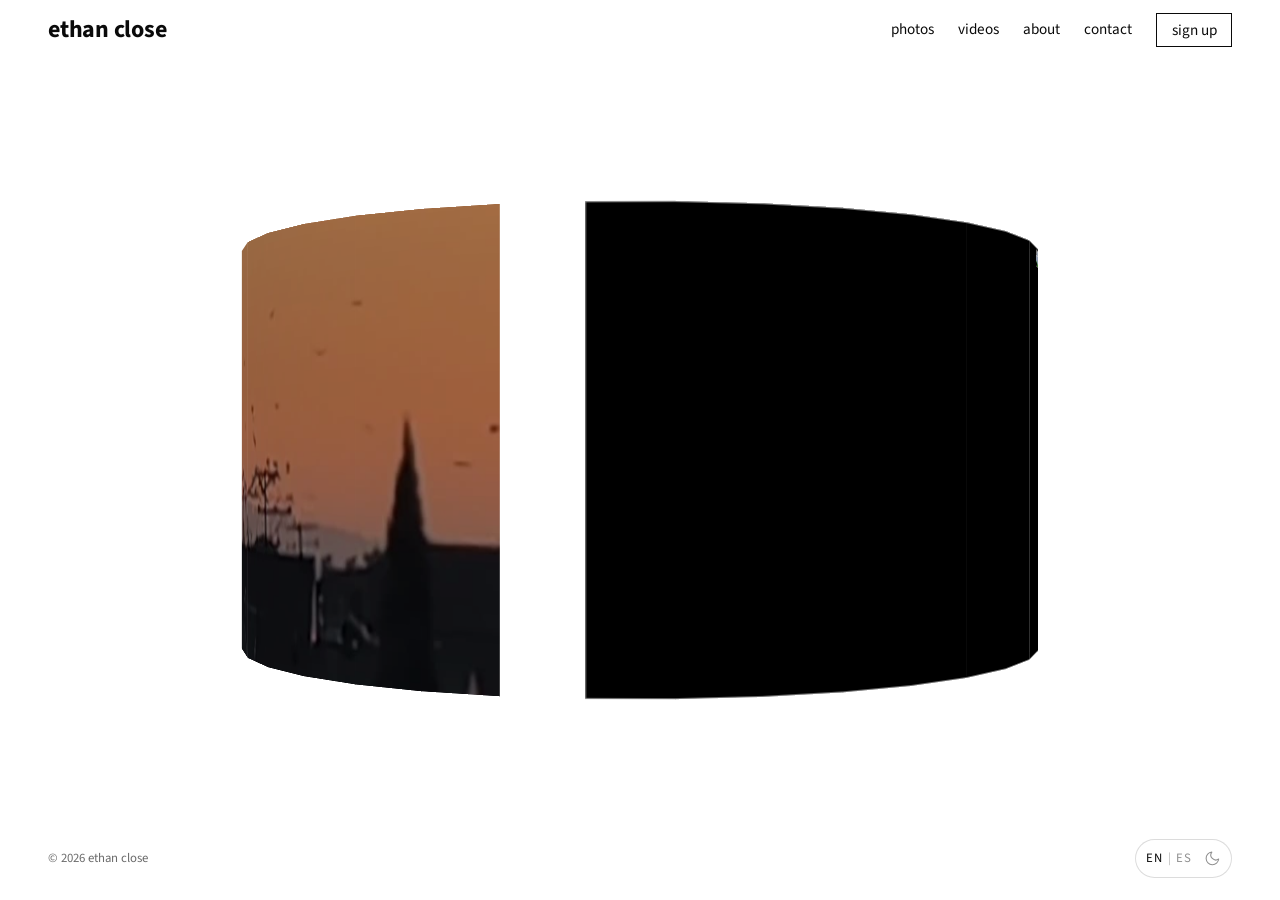
==== commit cd26b129: "fix(home): mirror the heron cover so its head faces the other way" ====
--- a/index.html
+++ b/index.html
@@ -45,7 +45,7 @@
       <section class="cards" aria-label="Sections">
         <div class="cards__ring">
           <a class="card" href="images.html" aria-label="Photos" style="--i: 0">
-            <img src="https://images.ethanclose.com/images/Night%20Herons/PXL_20260313_165615888~2.jpg" alt="" loading="eager" decoding="async">
+            <img src="https://images.ethanclose.com/images/Night%20Herons/PXL_20260313_165615888~2.jpg" alt="" loading="eager" decoding="async" style="transform: scaleX(-1)">
           </a>
           <a class="card card--about" href="about.html" aria-label="About" style="--i: 1">
             <div class="card__frames">
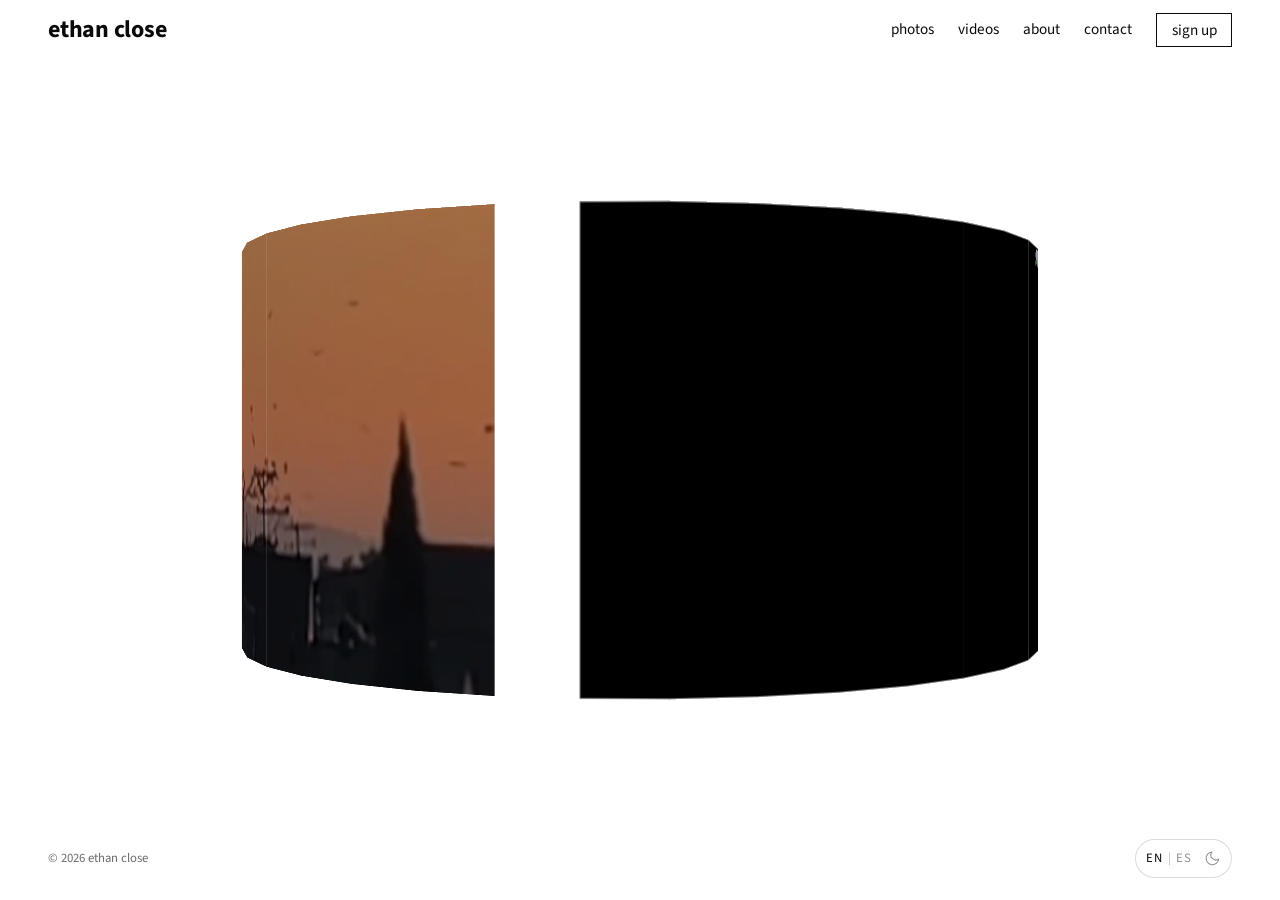
==== commit e1c90ec2: "feat(icons): add web manifest and maskable icons so the app icon fills on Android Add a site.webmani" ====
--- a/index.html
+++ b/index.html
@@ -8,6 +8,9 @@
   <meta name="description" content="Photography and video by ethan close.">
   <link rel="icon" href="assets/favicon.png" type="image/png">
   <link rel="apple-touch-icon" href="assets/apple-touch-icon.png">
+  <link rel="manifest" href="/site.webmanifest">
+  <meta name="theme-color" content="#ffffff" media="(prefers-color-scheme: light)">
+  <meta name="theme-color" content="#0b0b0b" media="(prefers-color-scheme: dark)">
   <link rel="preconnect" href="https://images.ethanclose.com">
   <link rel="preconnect" href="https://fonts.googleapis.com">
   <link rel="preconnect" href="https://fonts.gstatic.com" crossorigin>
--- a/assets/css/style.css
+++ b/assets/css/style.css
@@ -547,7 +547,7 @@
 .album__head {
   display: flex;
   align-items: baseline;
-  justify-content: space-between;
+  justify-content: flex-start;
   gap: 1rem;
   margin-bottom: 0.75rem;
 }
@@ -561,15 +561,13 @@
   line-height: 1.1;
 }
 
-.album__count { font-size: 0.85rem; color: var(--mute); white-space: nowrap; }
-
-.album__cover { aspect-ratio: 16 / 9; overflow: hidden; background: var(--surface); }
+.album__cover { aspect-ratio: 16 / 9; overflow: hidden; background: var(--paper); }
 
 .album__cover img {
   width: 100%;
   height: 100%;
-  object-fit: cover;
-  object-position: center 12%;
+  object-fit: contain;
+  object-position: left center;
   transition: transform 0.6s ease;
 }
 
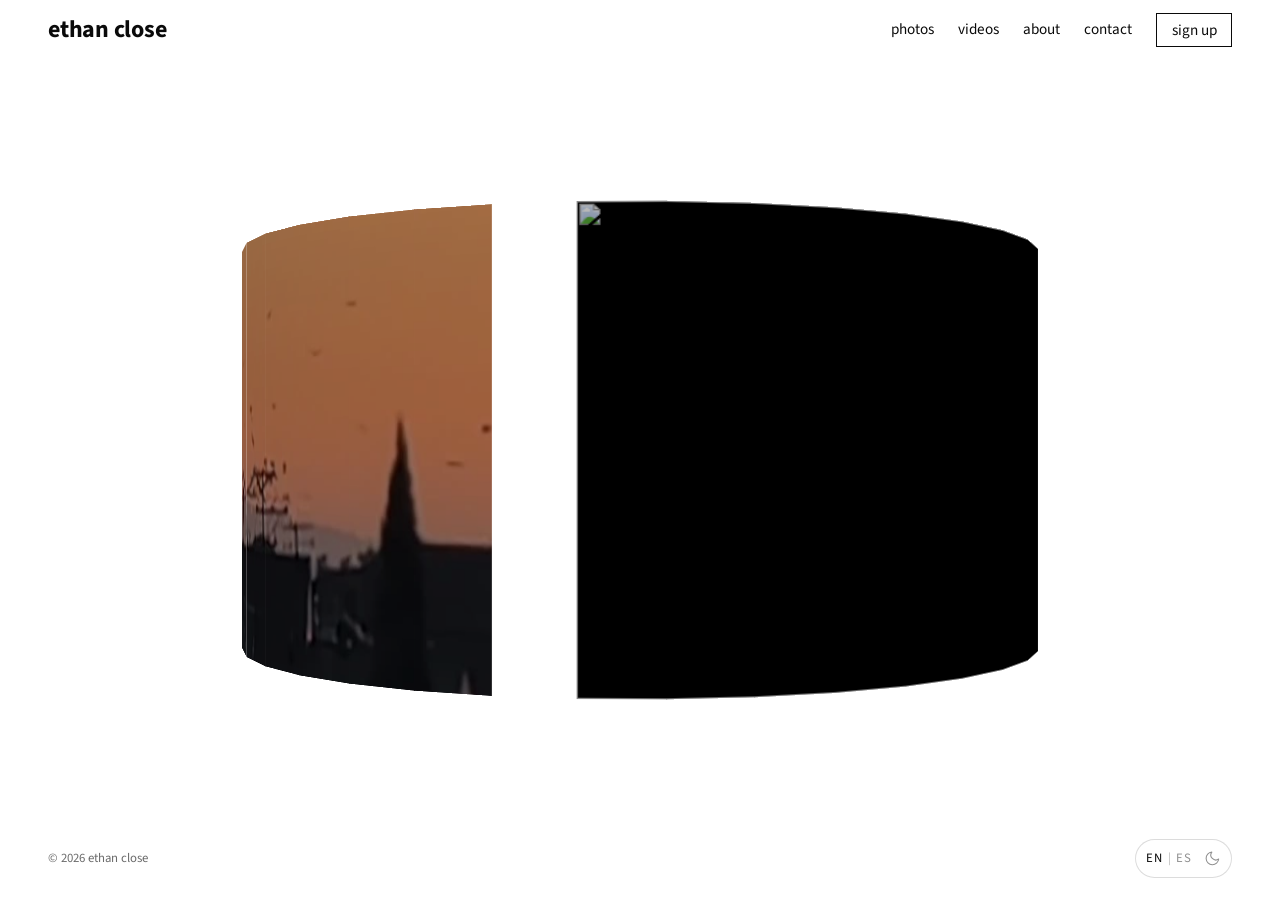
==== commit be3cda23: "feat(home): use the first Night Heron album image on the carousel Swap the Photos card image to the " ====
--- a/index.html
+++ b/index.html
@@ -48,7 +48,7 @@
       <section class="cards" aria-label="Sections">
         <div class="cards__ring">
           <a class="card" href="images.html" aria-label="Photos" style="--i: 0">
-            <img src="https://images.ethanclose.com/images/Night%20Herons/PXL_20260313_165615888~2.jpg" alt="" loading="eager" decoding="async" style="transform: scaleX(-1)">
+            <img src="https://images.ethanclose.com/images/Night%20Herons/PXL_20260313_165930023.jpg" alt="" loading="eager" decoding="async">
           </a>
           <a class="card card--about" href="about.html" aria-label="About" style="--i: 1">
             <div class="card__frames">
